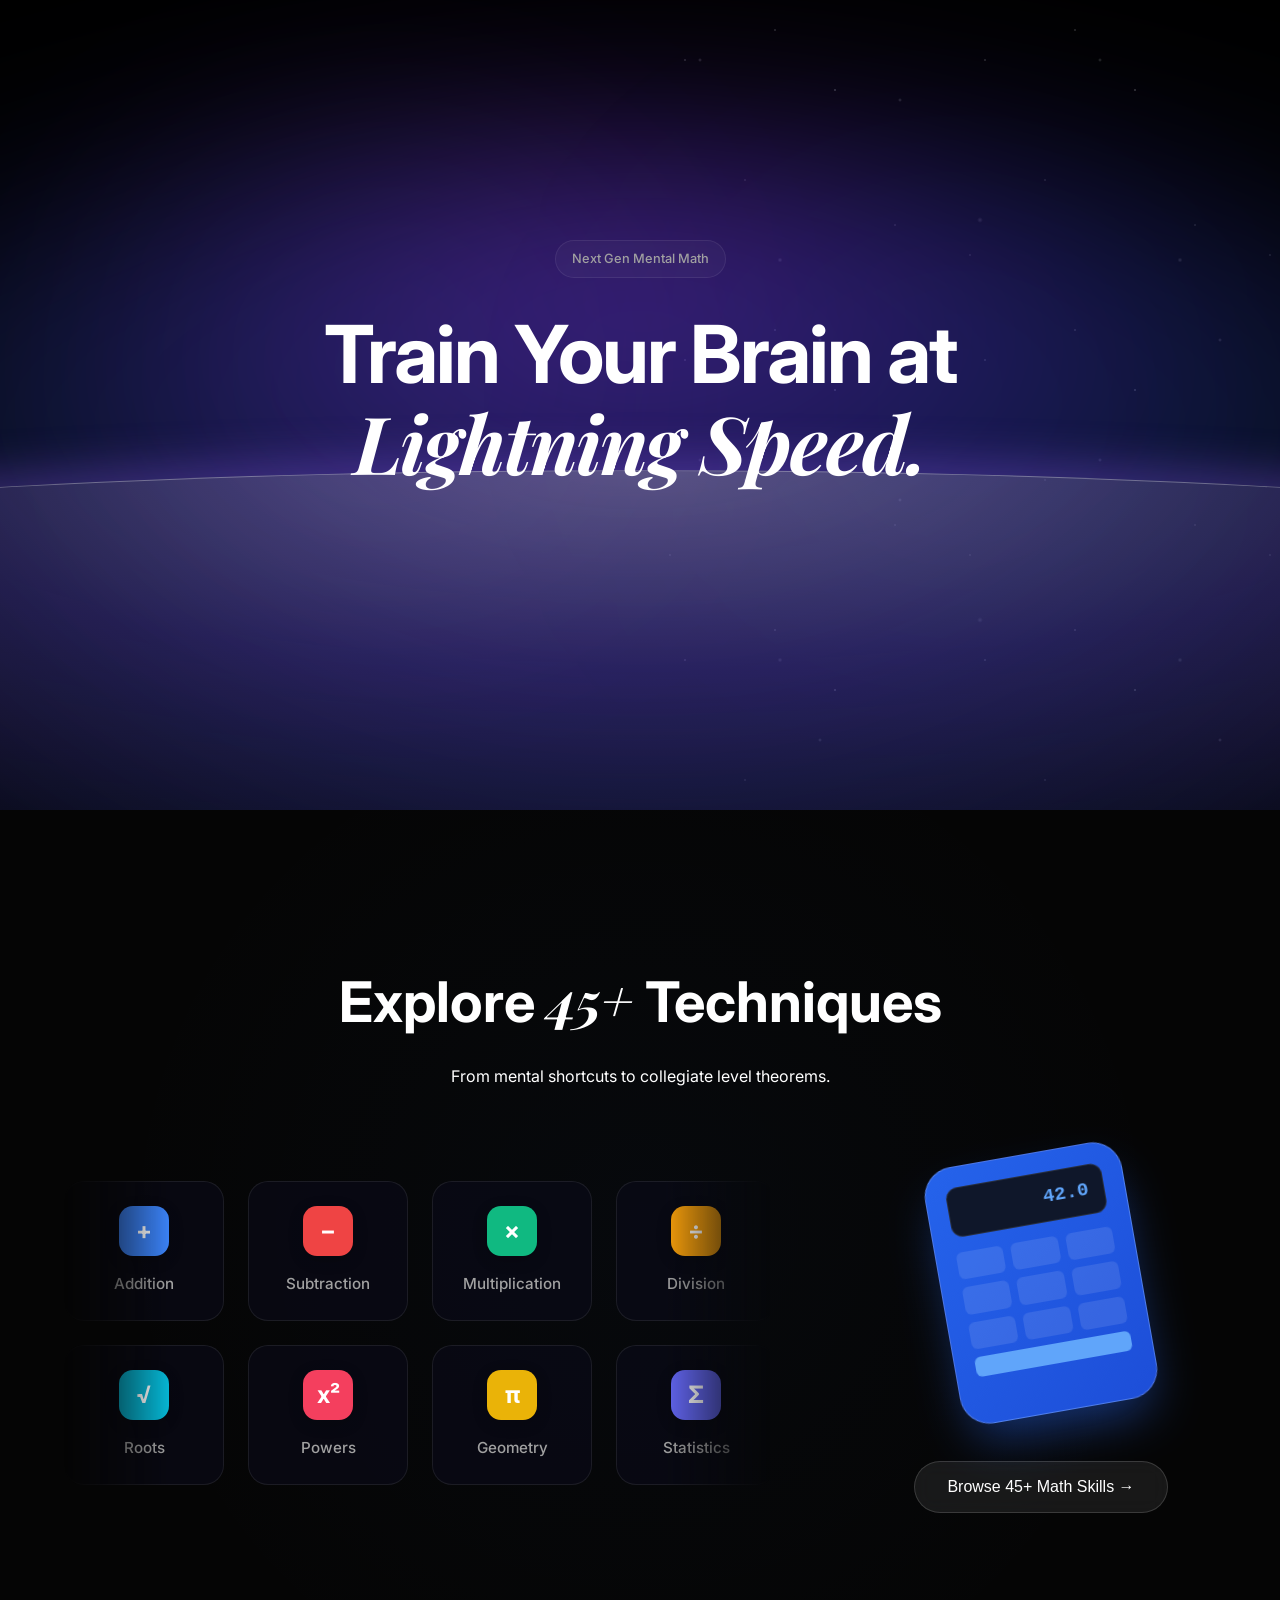
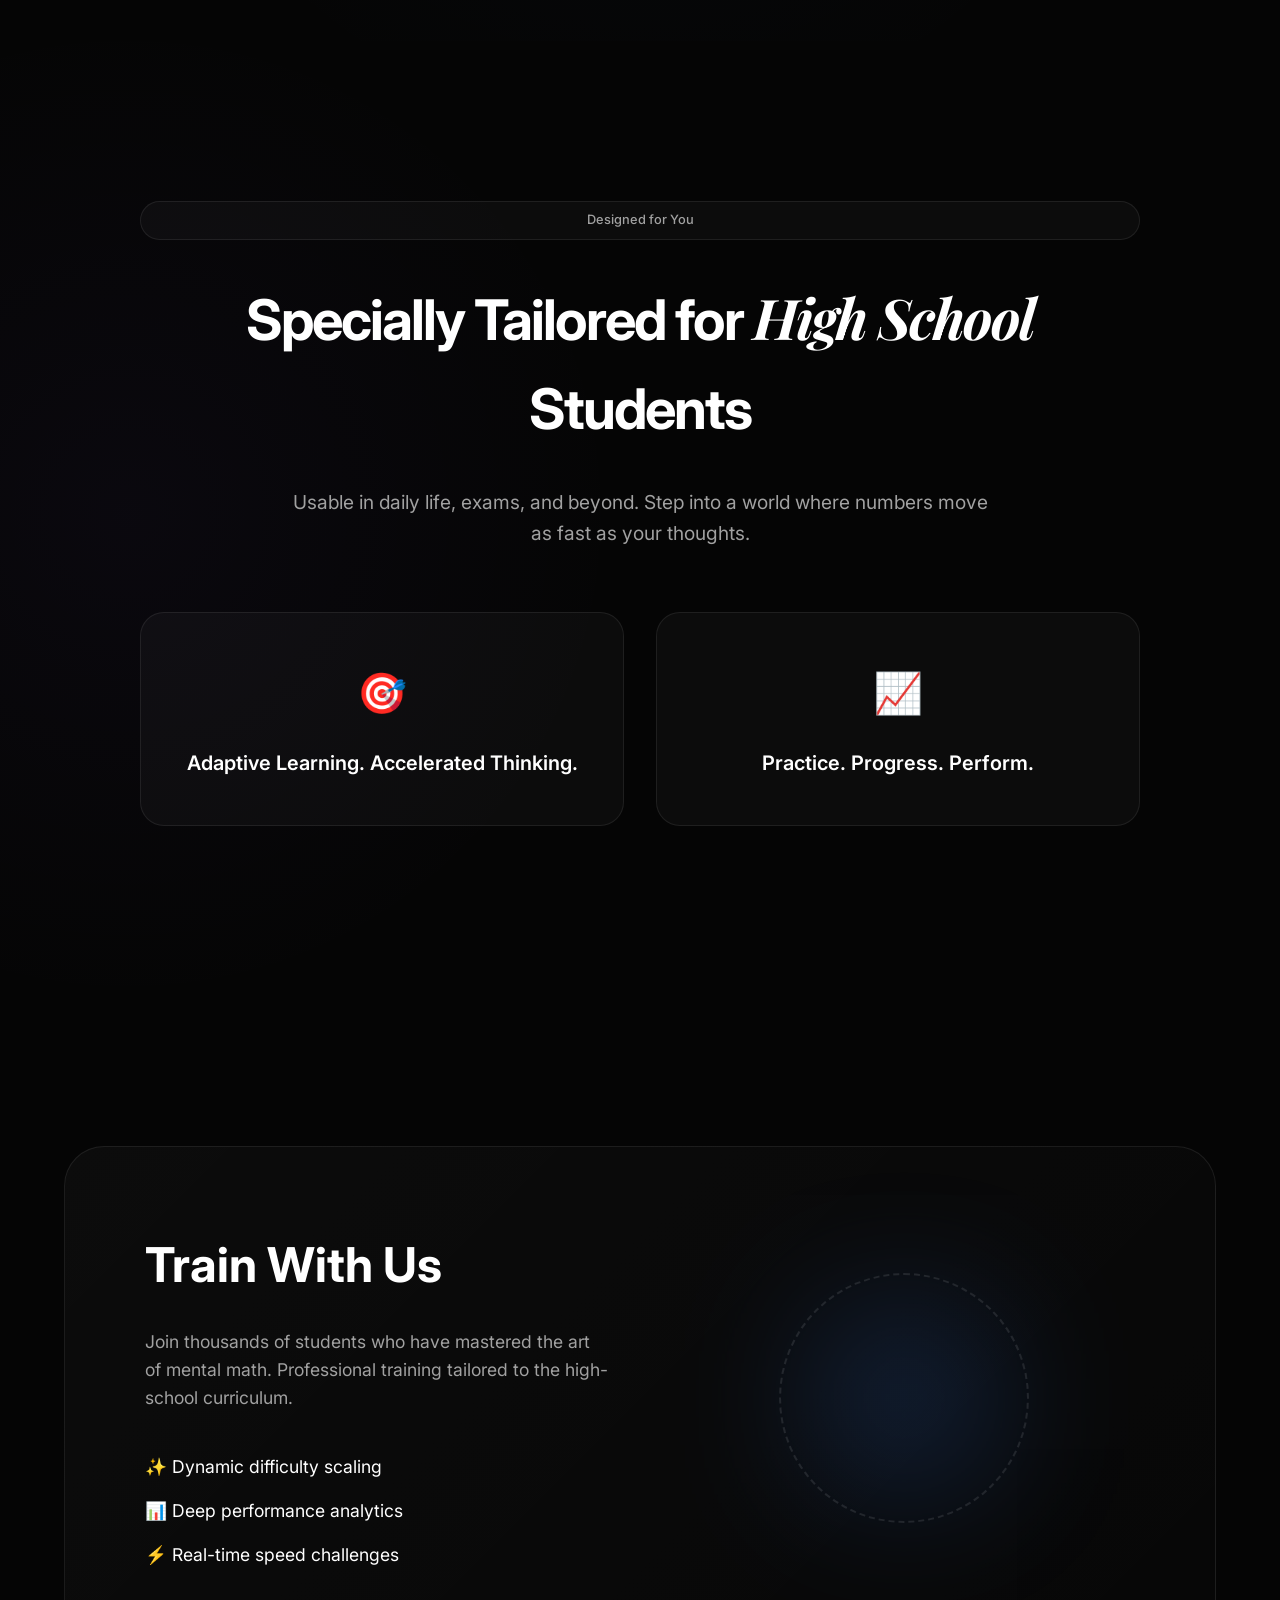
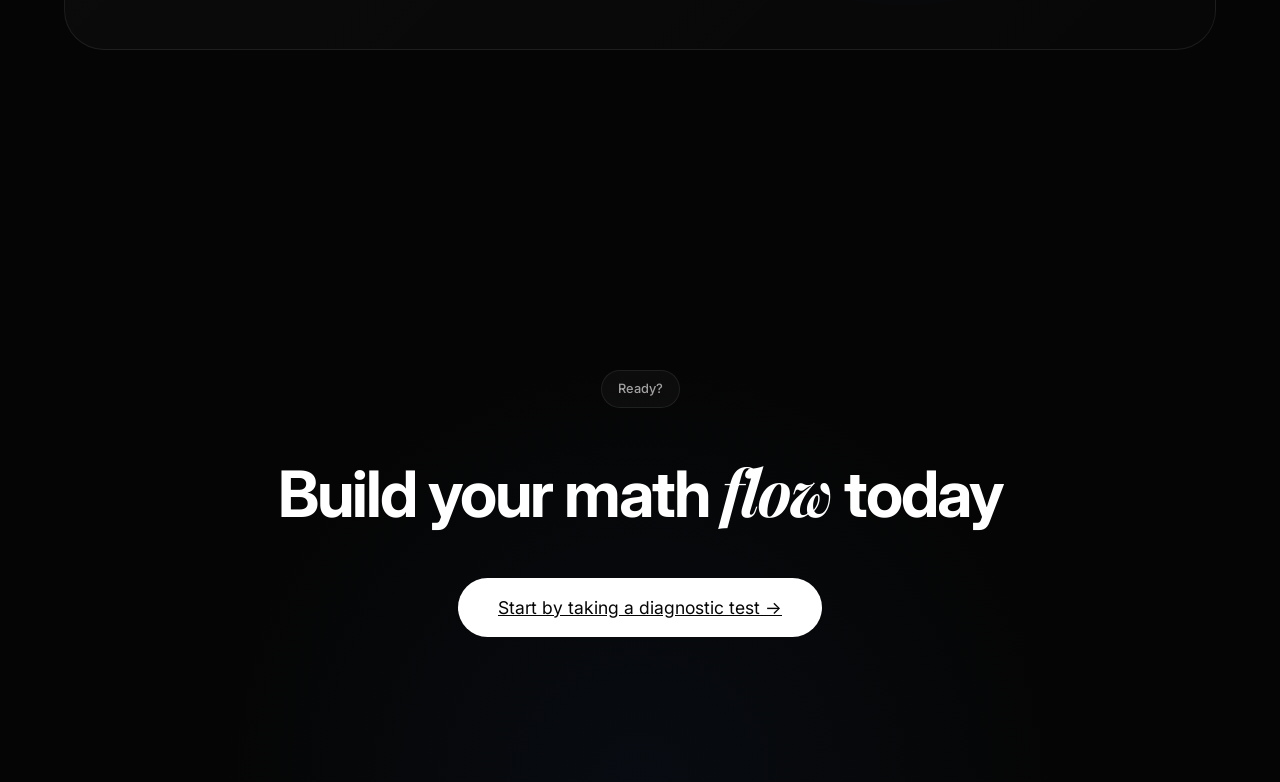
==== index.html @ 6ed1f3f2 "Initial commit: Majestic High School Mental Math Platform" ====
<!DOCTYPE html>
<html lang="en">

<head>
    <meta charset="UTF-8">
    <meta name="viewport" content="width=device-width, initial-scale=1.0">
    <title>QuickMaths | Master Mental Math</title>
    <meta name="description" content="A sleek, minimalist platform to master mental math with speed and precision.">
    <link rel="stylesheet" href="style.css">
    <link rel="preconnect" href="https://fonts.googleapis.com">
    <link rel="preconnect" href="https://fonts.gstatic.com" crossorigin>
    <link
        href="https://fonts.googleapis.com/css2?family=Inter:wght@300;400;500;600;700&family=Playfair+Display:ital,wght@0,700;1,700&display=swap"
        rel="stylesheet">
</head>

<body>


    <main>
        <section class="hero">
            <div class="background-effects">
                <video autoplay loop muted playsinline class="hero-video">
                    <source src="grok-video-6d5eb446-9eca-4240-8c06-73ac4b481b6d.mp4" type="video/mp4">
                </video>
                <div class="starfield"></div>
                <div class="nebula-1"></div>
                <div class="nebula-2"></div>
                <div class="galaxy-arc"></div>
                <div class="horizon-glow"></div>
            </div>
            <div class="badge">Next Gen Mental Math</div>
            <h1>Train Your Brain at<br><span class="italic-serif">Lightning Speed.</span></h1>
        </section>

        <section class="infinite-skills">
            <div class="skills-header">
                <h2>Explore <span class="italic-serif">45+</span> Techniques</h2>
                <p>From mental shortcuts to collegiate level theorems.</p>
            </div>

            <div class="skills-container">
                <div class="marquee-wrapper">
                    <div class="marquee">
                        <div class="marquee-row normal">
                            <div class="skill-app addition">
                                <div class="app-icon">+</div><span>Addition</span>
                            </div>
                            <div class="skill-app subtraction">
                                <div class="app-icon">−</div><span>Subtraction</span>
                            </div>
                            <div class="skill-app multiplication">
                                <div class="app-icon">×</div><span>Multiplication</span>
                            </div>
                            <div class="skill-app division">
                                <div class="app-icon">÷</div><span>Division</span>
                            </div>
                            <div class="skill-app percentage">
                                <div class="app-icon">%</div><span>Percentage</span>
                            </div>
                            <div class="skill-app fractions">
                                <div class="app-icon">½</div><span>Fractions</span>
                            </div>
                            <!-- duplicates -->
                            <div class="skill-app addition">
                                <div class="app-icon">+</div><span>Addition</span>
                            </div>
                            <div class="skill-app subtraction">
                                <div class="app-icon">−</div><span>Subtraction</span>
                            </div>
                            <div class="skill-app multiplication">
                                <div class="app-icon">×</div><span>Multiplication</span>
                            </div>
                        </div>
                        <div class="marquee-row reverse">
                            <div class="skill-app root">
                                <div class="app-icon">√</div><span>Roots</span>
                            </div>
                            <div class="skill-app power">
                                <div class="app-icon">x²</div><span>Powers</span>
                            </div>
                            <div class="skill-app pi">
                                <div class="app-icon">π</div><span>Geometry</span>
                            </div>
                            <div class="skill-app sigma">
                                <div class="app-icon">Σ</div><span>Statistics</span>
                            </div>
                            <!-- duplicates -->
                            <div class="skill-app root">
                                <div class="app-icon">√</div><span>Roots</span>
                            </div>
                            <div class="skill-app power">
                                <div class="app-icon">x²</div><span>Powers</span>
                            </div>
                        </div>
                    </div>
                </div>

                <div class="floating-mascot">
                    <div class="mascot-parallax-wrap">
                        <div class="mascot-inner calculator-blue">
                            <div class="calculator-body">
                                <div class="calc-screen">
                                    <div class="calc-text">42.0</div>
                                </div>
                                <div class="calc-buttons">
                                    <span></span><span></span><span></span>
                                    <span></span><span></span><span></span>
                                    <span></span><span></span><span></span>
                                    <span class="calc-accent"></span>
                                </div>
                            </div>
                        </div>
                    </div>
                    <button class="btn-browse">Browse 45+ Math Skills →</button>
                </div>
            </div>
        </section>

        <section class="tailored-section">
            <div class="container">
                <div class="badge">Designed for You</div>
                <h2>Specially Tailored for <span class="italic-serif">High School</span> Students</h2>
                <p class="subtitle">Usable in daily life, exams, and beyond. Step into a world where numbers move as
                    fast as your thoughts.</p>
                <div class="motto-grid">
                    <div class="motto-item">
                        <div class="motto-icon">🎯</div>
                        <h3>Adaptive Learning. Accelerated Thinking.</h3>
                    </div>
                    <div class="motto-item">
                        <div class="motto-icon">📈</div>
                        <h3>Practice. Progress. Perform.</h3>
                    </div>
                </div>
            </div>
        </section>

        <section class="train-section">
            <div class="container">
                <div class="train-box">
                    <div class="train-content">
                        <h2>Train With Us</h2>
                        <p>Join thousands of students who have mastered the art of mental math. Professional training
                            tailored to the high-school curriculum.</p>
                        <ul class="train-list">
                            <li>✨ Dynamic difficulty scaling</li>
                            <li>📊 Deep performance analytics</li>
                            <li>⚡ Real-time speed challenges</li>
                        </ul>
                    </div>
                    <div class="train-visual">
                        <div class="visual-circle"></div>
                        <div class="visual-glow"></div>
                    </div>
                </div>
            </div>
        </section>

        <section class="cta-section">
            <div class="badge">Ready?</div>
            <h2>Build your math <span class="italic-serif">flow</span> today</h2>
            <div class="cta-container">
                <a href="diagnostic.html" class="btn-primary large">Start by taking a diagnostic test →</a>
            </div>
        </section>
    </main>


    <script src="script.js"></script>
</body>

</html>
---- style.css ----
:root {
    --bg-color: #050505;
    --text-color: #ffffff;
    --text-secondary: #a1a1a1;
    --accent-color: #3b82f6;
    --glass-bg: rgba(255, 255, 255, 0.03);
    --glass-border: rgba(255, 255, 255, 0.08);
    --glass-shadow: 0 8px 32px 0 rgba(0, 0, 0, 0.37);
    --grid-color: rgba(255, 255, 255, 0.03);
}

* {
    margin: 0;
    padding: 0;
    box-sizing: border-box;
}

/* Global Page Styles */
body {
    background-color: var(--bg-color);
    color: var(--text-color);
    font-family: 'Inter', sans-serif;
    overflow-x: hidden;
    line-height: 1.6;
}


/* Hero Section */
/* Hero Section */
.hero {
    display: flex;
    flex-direction: column;
    align-items: center;
    text-align: center;
    padding: 12rem 5% 15rem;
    position: relative;
    overflow: hidden;
    background: #020205;
    min-height: 90vh;
    justify-content: center;
}

/* Background Effects Container */
.hero .background-effects {
    position: absolute;
    top: 0;
    left: 0;
    width: 100%;
    height: 100%;
    z-index: 0;
    pointer-events: none;
    background: #000;
    /* Pitch black base */
}

.hero-video {
    position: absolute;
    top: 0;
    left: 0;
    width: 100%;
    height: 100%;
    object-fit: cover;
    opacity: 0.6;
    z-index: -1;
}

/* Layered Starfield */
.starfield {
    position: absolute;
    top: 0;
    left: 0;
    width: 100%;
    height: 100%;
    opacity: 0.4;
}

.starfield::before {
    content: '';
    position: absolute;
    width: 100%;
    height: 100%;
    background-image:
        radial-gradient(1.2px 1.2px at 15% 20%, #fff, transparent),
        radial-gradient(1px 1px at 35% 60%, #fff, transparent),
        radial-gradient(1.5px 1.5px at 65% 30%, #fff, transparent),
        radial-gradient(1px 1px at 85% 75%, #fff, transparent),
        radial-gradient(1.2px 1.2px at 45% 10%, #fff, transparent),
        radial-gradient(1px 1px at 10% 85%, #fff, transparent);
    background-size: 300px 300px;
    opacity: 0.8;
}

.starfield::after {
    content: '';
    position: absolute;
    width: 100%;
    height: 100%;
    background-image:
        radial-gradient(2px 2px at 15% 15%, rgba(255, 255, 255, 0.8), transparent),
        radial-gradient(2.5px 2.5px at 35% 65%, rgba(255, 255, 255, 0.7), transparent),
        radial-gradient(2px 2px at 65% 25%, rgba(255, 255, 255, 0.8), transparent),
        radial-gradient(3px 3px at 85% 55%, rgba(255, 255, 255, 0.6), transparent),
        radial-gradient(2px 2px at 45% 85%, rgba(255, 255, 255, 0.8), transparent);
    background-size: 400px 400px;
    opacity: 0.6;
    animation: starTwinkle 4s ease-in-out infinite alternate;
}

/* Nebula Clouds */
.nebula-1 {
    position: absolute;
    top: 10%;
    left: -10%;
    width: 80%;
    height: 70%;
    background: radial-gradient(circle at center, rgba(139, 92, 246, 0.15), transparent 70%);
    filter: blur(100px);
    border-radius: 50%;
    animation: nebulaMove 20s infinite alternate linear;
}

.nebula-2 {
    position: absolute;
    bottom: 20%;
    right: -10%;
    width: 70%;
    height: 60%;
    background: radial-gradient(circle at center, rgba(37, 99, 235, 0.1), transparent 70%);
    filter: blur(120px);
    border-radius: 50%;
    animation: nebulaMove 25s infinite alternate-reverse linear;
}

/* Vibrant Galaxy Arc (Deep Purples & Indigo) */
.galaxy-arc {
    position: absolute;
    bottom: -40%;
    left: 50%;
    transform: translateX(-50%);
    width: 180%;
    height: 120%;
    background: radial-gradient(ellipse at top center,
            rgba(124, 58, 237, 0.6) 0%,
            rgba(67, 56, 202, 0.4) 25%,
            rgba(30, 58, 138, 0.3) 45%,
            transparent 75%);
    filter: blur(100px);
    border-radius: 50%;
    animation: galaxyPulse 8s ease-in-out infinite alternate;
}

/* The sharper white horizon arc glow */
.horizon-glow {
    position: absolute;
    bottom: -8%;
    left: 50%;
    transform: translateX(-50%);
    width: 250%;
    height: 50%;
    background: radial-gradient(ellipse at top center,
            rgba(255, 255, 255, 0.25) 0%,
            rgba(139, 92, 246, 0.2) 35%,
            transparent 80%);
    border-top: 1.5px solid rgba(255, 255, 255, 0.3);
    box-shadow: 0 -15px 40px rgba(139, 92, 246, 0.3);
    border-radius: 50%;
}

@keyframes nebulaMove {
    from {
        transform: translate(0, 0) scale(1);
    }

    to {
        transform: translate(50px, 30px) scale(1.1);
    }
}

@keyframes starTwinkle {
    from {
        opacity: 0.4;
    }

    to {
        opacity: 0.8;
    }
}

@keyframes galaxyPulse {
    from {
        opacity: 0.8;
        transform: translateX(-50%) scale(1);
    }

    to {
        opacity: 1;
        transform: translateX(-50%) scale(1.04);
    }
}

.hero>* {
    position: relative;
    z-index: 2;
}

.badge {
    background: var(--glass-bg);
    border: 1px solid var(--glass-border);
    padding: 0.5rem 1rem;
    border-radius: 100px;
    font-size: 0.8rem;
    font-weight: 500;
    color: var(--text-secondary);
    margin-bottom: 2rem;
}

h1 {
    font-size: 5rem;
    font-weight: 700;
    line-height: 1.1;
    margin-bottom: 2rem;
    letter-spacing: -2px;
}

.italic-serif {
    font-family: 'Playfair Display', serif;
    font-style: italic;
    font-weight: 700;
}

.subtitle {
    font-size: 1.25rem;
    color: var(--text-secondary);
    max-width: 700px;
    margin-bottom: 4rem;
}

/* Dashboard */
.dashboard-container {
    width: 100%;
    max-width: 1000px;
    perspective: 1000px;
}

.glass-dashboard {
    background: var(--glass-bg);
    backdrop-filter: blur(20px);
    -webkit-backdrop-filter: blur(20px);
    border: 1px solid var(--glass-border);
    border-radius: 24px;
    display: flex;
    min-height: 500px;
    overflow: hidden;
    box-shadow: var(--glass-shadow);
}

.sidebar {
    width: 200px;
    border-right: 1px solid var(--glass-border);
    padding: 2rem 1rem;
    display: flex;
    flex-direction: column;
    gap: 0.5rem;
}

.sidebar-item {
    display: flex;
    align-items: center;
    gap: 1rem;
    padding: 0.8rem 1rem;
    border-radius: 12px;
    cursor: pointer;
    transition: background 0.3s, color 0.3s;
    color: var(--text-secondary);
}

.sidebar-item:hover {
    background: rgba(255, 255, 255, 0.05);
    color: var(--text-color);
}

.sidebar-item.active {
    background: rgba(255, 255, 255, 0.1);
    color: var(--text-color);
    font-weight: 600;
}

.content {
    flex: 1;
    padding: 3rem;
    text-align: left;
}

.content h2 {
    font-size: 2rem;
    margin-bottom: 1rem;
}

.content p {
    color: var(--text-secondary);
    margin-bottom: 2rem;
}

.card-grid {
    display: grid;
    grid-template-columns: repeat(auto-fill, minmax(200px, 1fr));
    gap: 1.5rem;
}

.mini-card {
    background: rgba(255, 255, 255, 0.03);
    border: 1px solid var(--glass-border);
    padding: 2rem 1.5rem;
    border-radius: 16px;
    font-weight: 500;
    transition: border-color 0.3s, background 0.3s;
    cursor: pointer;
}

.mini-card:hover {
    border-color: rgba(255, 255, 255, 0.2);
    background: rgba(255, 255, 255, 0.05);
}

/* Animations */
@keyframes fadeInUp {
    from {
        opacity: 0;
        transform: translateY(20px);
    }

    to {
        opacity: 1;
        transform: translateY(0);
    }
}

.hero>* {
    opacity: 0;
    animation: fadeInUp 0.8s ease forwards;
}

.hero .badge {
    animation-delay: 0.1s;
}

.hero h1 {
    animation-delay: 0.3s;
}

.hero .subtitle {
    animation-delay: 0.5s;
}

.hero .dashboard-container {
    animation-delay: 0.7s;
}

/* Infinite Skills Section (buildmyagent.io style) */
.infinite-skills {
    padding: 8rem 5%;
    background: radial-gradient(circle at 50% 50%, rgba(59, 130, 246, 0.03) 0%, transparent 70%);
    overflow: hidden;
}

.skills-header {
    text-align: center;
    margin-bottom: 4rem;
}

.skills-header h2 {
    font-size: 3.5rem;
    margin: 1rem 0;
}

.skills-header .badge {
    margin-bottom: 0;
}

.skills-container {
    display: flex;
    align-items: center;
    justify-content: center;
    gap: 6rem;
    max-width: 1400px;
    margin: 0 auto;
    position: relative;
    width: 100%;
}

/* Left Side: Scrolling Marquee Grid */
.marquee-wrapper {
    flex: 1;
    overflow: hidden;
    position: relative;
    /* Fade masks on left/right */
    -webkit-mask-image: linear-gradient(to right, transparent, black 15%, black 85%, transparent);
    mask-image: linear-gradient(to right, transparent, black 15%, black 85%, transparent);
    max-width: 800px;
}

.marquee {
    display: flex;
    flex-direction: column;
    gap: 1.5rem;
}

.marquee-row {
    display: flex;
    gap: 1.5rem;
    width: max-content;
    flex-wrap: nowrap;
    /* CRITICAL: Prevents wrapping */
}

/* Animations */
@keyframes scrollLeft {
    0% {
        transform: translateX(0);
    }

    100% {
        transform: translateX(-50%);
    }
}

@keyframes scrollRight {
    0% {
        transform: translateX(-50%);
    }

    100% {
        transform: translateX(0);
    }
}

.marquee-row.normal {
    animation: scrollLeft 30s linear infinite;
}

.marquee-row.reverse {
    animation: scrollRight 35s linear infinite;
}

.marquee-row:hover {
    animation-play-state: paused;
}

/* Skill Card Style (Boxy like reference) */
.skill-app {
    background: rgba(10, 10, 26, 0.6);
    border: 1px solid rgba(255, 255, 255, 0.08);
    width: 160px;
    height: 140px;
    border-radius: 20px;
    display: flex;
    flex-direction: column;
    /* Icon Top, Text Bottom */
    align-items: center;
    justify-content: center;
    gap: 1rem;
    transition: all 0.3s cubic-bezier(0.25, 0.8, 0.25, 1);
    backdrop-filter: blur(10px);
    flex-shrink: 0;
    /* CRITICAL: Prevents squishing */
}

.skill-app:hover {
    border-color: rgba(255, 255, 255, 0.2);
    background: rgba(255, 255, 255, 0.08);
    transform: translateY(-5px) scale(1.05);
    /* Slight lift */
    box-shadow: 0 15px 35px -10px rgba(0, 0, 0, 0.5);
    z-index: 10;
}

.app-icon {
    width: 50px;
    height: 50px;
    border-radius: 14px;
    display: flex;
    align-items: center;
    justify-content: center;
    font-size: 1.5rem;
    font-weight: 700;
    color: white;
    box-shadow: 0 4px 15px rgba(0, 0, 0, 0.2);
}

.skill-app span {
    font-weight: 500;
    font-size: 0.95rem;
    color: var(--text-secondary);
}

/* Specific App Colors */
.addition .app-icon {
    background: #3b82f6;
}

.subtraction .app-icon {
    background: #ef4444;
}

.multiplication .app-icon {
    background: #10b981;
}

.division .app-icon {
    background: #f59e0b;
}

.percentage .app-icon {
    background: #8b5cf6;
}

.fractions .app-icon {
    background: #ec4899;
}

.root .app-icon {
    background: #06b6d4;
}

.power .app-icon {
    background: #f43f5e;
}

.integral .app-icon {
    background: #14b8a6;
}

.pi .app-icon {
    background: #eab308;
}

.sigma .app-icon {
    background: #6366f1;
}

.delta .app-icon {
    background: #f97316;
}

/* Floating Mascot Section */
.floating-mascot {
    width: 350px;
    display: flex;
    flex-direction: column;
    align-items: center;
    justify-content: center;
    position: relative;
    flex-shrink: 0;
}

.mascot-inner.calculator-blue {
    width: 200px;
    height: 260px;
    background: linear-gradient(135deg, #2563eb 0%, #1d4ed8 100%);
    border-radius: 30px;
    display: flex;
    align-items: center;
    justify-content: center;
    color: white;
    box-shadow: 0 25px 50px -12px rgba(37, 99, 235, 0.5);
    transform: rotate(-10deg);
    animation: float 6s ease-in-out infinite;
    margin-bottom: 3rem;
    position: relative;
    border: 1px solid rgba(255, 255, 255, 0.2);
    z-index: 2;
    padding: 20px;
}

.calculator-body {
    width: 100%;
    height: 100%;
    display: flex;
    flex-direction: column;
    gap: 15px;
}

.calc-screen {
    background: #0f172a;
    border-radius: 12px;
    height: 50px;
    width: 100%;
    display: flex;
    align-items: center;
    justify-content: flex-end;
    padding: 0 15px;
    border: 1px solid rgba(255, 255, 255, 0.1);
}

.calc-text {
    font-family: 'Courier New', Courier, monospace;
    font-size: 1.2rem;
    color: #60a5fa;
    font-weight: 700;
}

.calc-buttons {
    display: grid;
    grid-template-columns: repeat(3, 1fr);
    gap: 8px;
    flex: 1;
}

.calc-buttons span {
    background: rgba(255, 255, 255, 0.1);
    border-radius: 6px;
    width: 100%;
    height: 100%;
}

.calc-buttons .calc-accent {
    background: #60a5fa;
    grid-column: span 3;
    height: 20px;
}

@keyframes float {

    0%,
    100% {
        transform: translateY(0) translateX(-10px) rotate(-8deg);
    }

    50% {
        transform: translateY(-15px) translateX(10px) rotate(-4deg);
    }
}

.btn-browse {
    background: rgba(255, 255, 255, 0.08);
    border: 1px solid rgba(255, 255, 255, 0.15);
    color: white;
    padding: 1rem 2rem;
    border-radius: 100px;
    font-weight: 500;
    font-size: 1rem;
    cursor: pointer;
    transition: all 0.3s;
    backdrop-filter: blur(10px);
}

.btn-browse:hover {
    background: rgba(255, 255, 255, 0.15);
    border-color: rgba(255, 255, 255, 0.3);
    transform: translateY(-2px);
}

/* Tailored Section */
.tailored-section {
    padding: 10rem 5%;
    text-align: center;
    background: radial-gradient(circle at 10% 50%, rgba(139, 92, 246, 0.04) 0%, transparent 40%);
}

.tailored-section .container {
    max-width: 1000px;
    margin: 0 auto;
}

.tailored-section h2 {
    font-size: 3.5rem;
    margin: 1.5rem 0 2rem;
    letter-spacing: -2px;
}

.tailored-section .subtitle {
    margin: 0 auto 4rem;
    font-size: 1.2rem;
    color: var(--text-secondary);
}

.motto-grid {
    display: grid;
    grid-template-columns: 1fr 1fr;
    gap: 2rem;
    margin-top: 4rem;
}

.motto-item {
    background: var(--glass-bg);
    border: 1px solid var(--glass-border);
    padding: 3rem 2rem;
    border-radius: 24px;
    transition: transform 0.3s;
}

.motto-item:hover {
    transform: translateY(-10px);
    border-color: rgba(255, 255, 255, 0.15);
}

.motto-icon {
    font-size: 2.5rem;
    margin-bottom: 1.5rem;
}

.motto-item h3 {
    font-size: 1.25rem;
    font-weight: 600;
    line-height: 1.4;
    color: var(--text-color);
}

/* Train Section */
.train-section {
    padding: 10rem 5%;
}

.train-section .container {
    max-width: 1200px;
    margin: 0 auto;
}

.train-box {
    background: linear-gradient(135deg, rgba(255, 255, 255, 0.03) 0%, rgba(255, 255, 255, 0.01) 100%);
    border: 1px solid var(--glass-border);
    border-radius: 40px;
    padding: 5rem;
    display: flex;
    align-items: center;
    gap: 4rem;
    position: relative;
    overflow: hidden;
}

.train-content {
    flex: 1;
    position: relative;
    z-index: 2;
}

.train-content h2 {
    font-size: 3rem;
    margin-bottom: 1.5rem;
}

.train-content p {
    font-size: 1.1rem;
    color: var(--text-secondary);
    margin-bottom: 2.5rem;
    max-width: 500px;
}

.train-list {
    list-style: none;
    display: flex;
    flex-direction: column;
    gap: 1rem;
}

.train-list li {
    font-size: 1.1rem;
    display: flex;
    align-items: center;
    gap: 0.8rem;
}

.train-visual {
    flex: 1;
    height: 300px;
    position: relative;
    display: flex;
    align-items: center;
    justify-content: center;
}

.visual-circle {
    width: 250px;
    height: 250px;
    border-radius: 50%;
    border: 2px dashed rgba(255, 255, 255, 0.1);
    animation: rotateCircle 20s linear infinite;
}

.visual-glow {
    position: absolute;
    width: 150px;
    height: 150px;
    background: var(--accent-color);
    filter: blur(80px);
    opacity: 0.3;
    animation: pulseGlow 4s ease-in-out infinite;
}

@keyframes rotateCircle {
    from {
        transform: rotate(0deg);
    }

    to {
        transform: rotate(360deg);
    }
}

@keyframes pulseGlow {

    0%,
    100% {
        opacity: 0.2;
        transform: scale(1);
    }

    50% {
        opacity: 0.4;
        transform: scale(1.2);
    }
}

/* CTA Section */
.cta-section {
    padding: 10rem 5%;
    text-align: center;
    display: flex;
    flex-direction: column;
    align-items: center;
    background: radial-gradient(circle at 50% 100%, rgba(59, 130, 246, 0.05) 0%, transparent 50%);
}

.cta-section h2 {
    font-size: 4rem;
    margin-bottom: 3rem;
    letter-spacing: -2px;
}

.btn-primary.large {
    padding: 1.2rem 2.5rem;
    font-size: 1.1rem;
    border-radius: 100px;
    background: var(--text-color);
    color: var(--bg-color);
}

/* Responsive */
@media (max-width: 1100px) {
    .skills-container {
        flex-direction: column-reverse;
        gap: 4rem;
    }

    .marquee-wrapper {
        max-width: 100%;
    }

    .floating-mascot {
        width: 100%;
        margin-top: 2rem;
    }
}

@media (max-width: 768px) {
    h1 {
        font-size: 3rem;
    }

    .glass-dashboard {
        flex-direction: column;
    }

    .sidebar {
        width: 100%;
        flex-direction: row;
        overflow-x: auto;
    }
}

/* Quiz Overlay */
.quiz-overlay {
    position: fixed;
    top: 0;
    left: 0;
    width: 100%;
    height: 100%;
    background: rgba(0, 0, 0, 0.95);
    backdrop-filter: blur(10px);
    z-index: 1000;
    display: none;
    /* Controlled by JS */
    align-items: center;
    justify-content: center;
    padding: 20px;
}

.quiz-overlay.active {
    display: flex;
}

.quiz-card {
    background: #0a0a1a;
    border: 1px solid var(--glass-border);
    border-radius: 32px;
    padding: 4rem;
    max-width: 600px;
    width: 100%;
    text-align: center;
    box-shadow: 0 40px 100px rgba(0, 0, 0, 0.8);
}

.quiz-card h2 {
    font-size: 3rem;
    margin-bottom: 2rem;
}

.quiz-header {
    display: flex;
    justify-content: space-between;
    align-items: center;
    margin-bottom: 3rem;
    color: var(--text-secondary);
}

.timer-bar {
    width: 150px;
    height: 6px;
    background: rgba(255, 255, 255, 0.05);
    border-radius: 100px;
    overflow: hidden;
}

#timer-progress {
    height: 100%;
    background: var(--accent-color);
    width: 100%;
    transition: width 0.1s linear;
}

.question-box h3 {
    font-size: 2.5rem;
    margin-bottom: 2.5rem;
    font-family: 'Playfair Display', serif;
}

#quiz-input {
    background: rgba(255, 255, 255, 0.03);
    border: 1px solid var(--glass-border);
    border-radius: 16px;
    padding: 1.5rem 2rem;
    color: white;
    font-size: 2rem;
    width: 100%;
    text-align: center;
    outline: none;
    transition: border-color 0.3s;
}

#quiz-input:focus {
    border-color: var(--accent-color);
}

.score-display {
    margin: 3rem 0;
    display: flex;
    justify-content: center;
}

.score-circle {
    width: 200px;
    height: 200px;
    border: 4px solid var(--accent-color);
    border-radius: 50%;
    display: flex;
    flex-direction: column;
    align-items: center;
    justify-content: center;
    box-shadow: 0 0 50px rgba(59, 130, 246, 0.2);
}

#final-score {
    font-size: 4rem;
    font-weight: 700;
}

.stats-grid {
    display: grid;
    grid-template-columns: 1fr 1fr;
    gap: 2rem;
    margin-bottom: 3rem;
}

.stat-item {
    background: rgba(255, 255, 255, 0.03);
    padding: 1.5rem;
    border-radius: 16px;
}

.stat-item label {
    display: block;
    color: var(--text-secondary);
    font-size: 0.9rem;
    margin-bottom: 0.5rem;
}

.stat-item span {
    font-size: 1.5rem;
    font-weight: 600;
}

.rank-badge {
    display: inline-block;
    padding: 0.8rem 2rem;
    border-radius: 100px;
    background: rgba(59, 130, 246, 0.1);
    border: 1px solid var(--accent-color);
    color: var(--accent-color);
    font-weight: 700;
    font-size: 1.2rem;
    text-transform: uppercase;
    letter-spacing: 2px;
    margin-bottom: 2.5rem;
    box-shadow: 0 0 20px rgba(59, 130, 246, 0.2);
}

.rank-advanced {
    border-color: #f59e0b;
    color: #f59e0b;
    background: rgba(245, 158, 11, 0.1);
    box-shadow: 0 0 20px rgba(245, 158, 11, 0.2);
}

.rank-intermediate {
    border-color: #10b981;
    color: #10b981;
    background: rgba(16, 185, 129, 0.1);
}

/* Mascot Refinement */
.mascot-parallax-wrap {
    transition: transform 0.2s cubic-bezier(0.1, 0.3, 0.3, 1);
}

/* Responsive */
@media (max-width: 768px) {
    .quiz-card {
        padding: 2.5rem;
    }

    .question-box h3 {
        font-size: 2rem;
    }
}
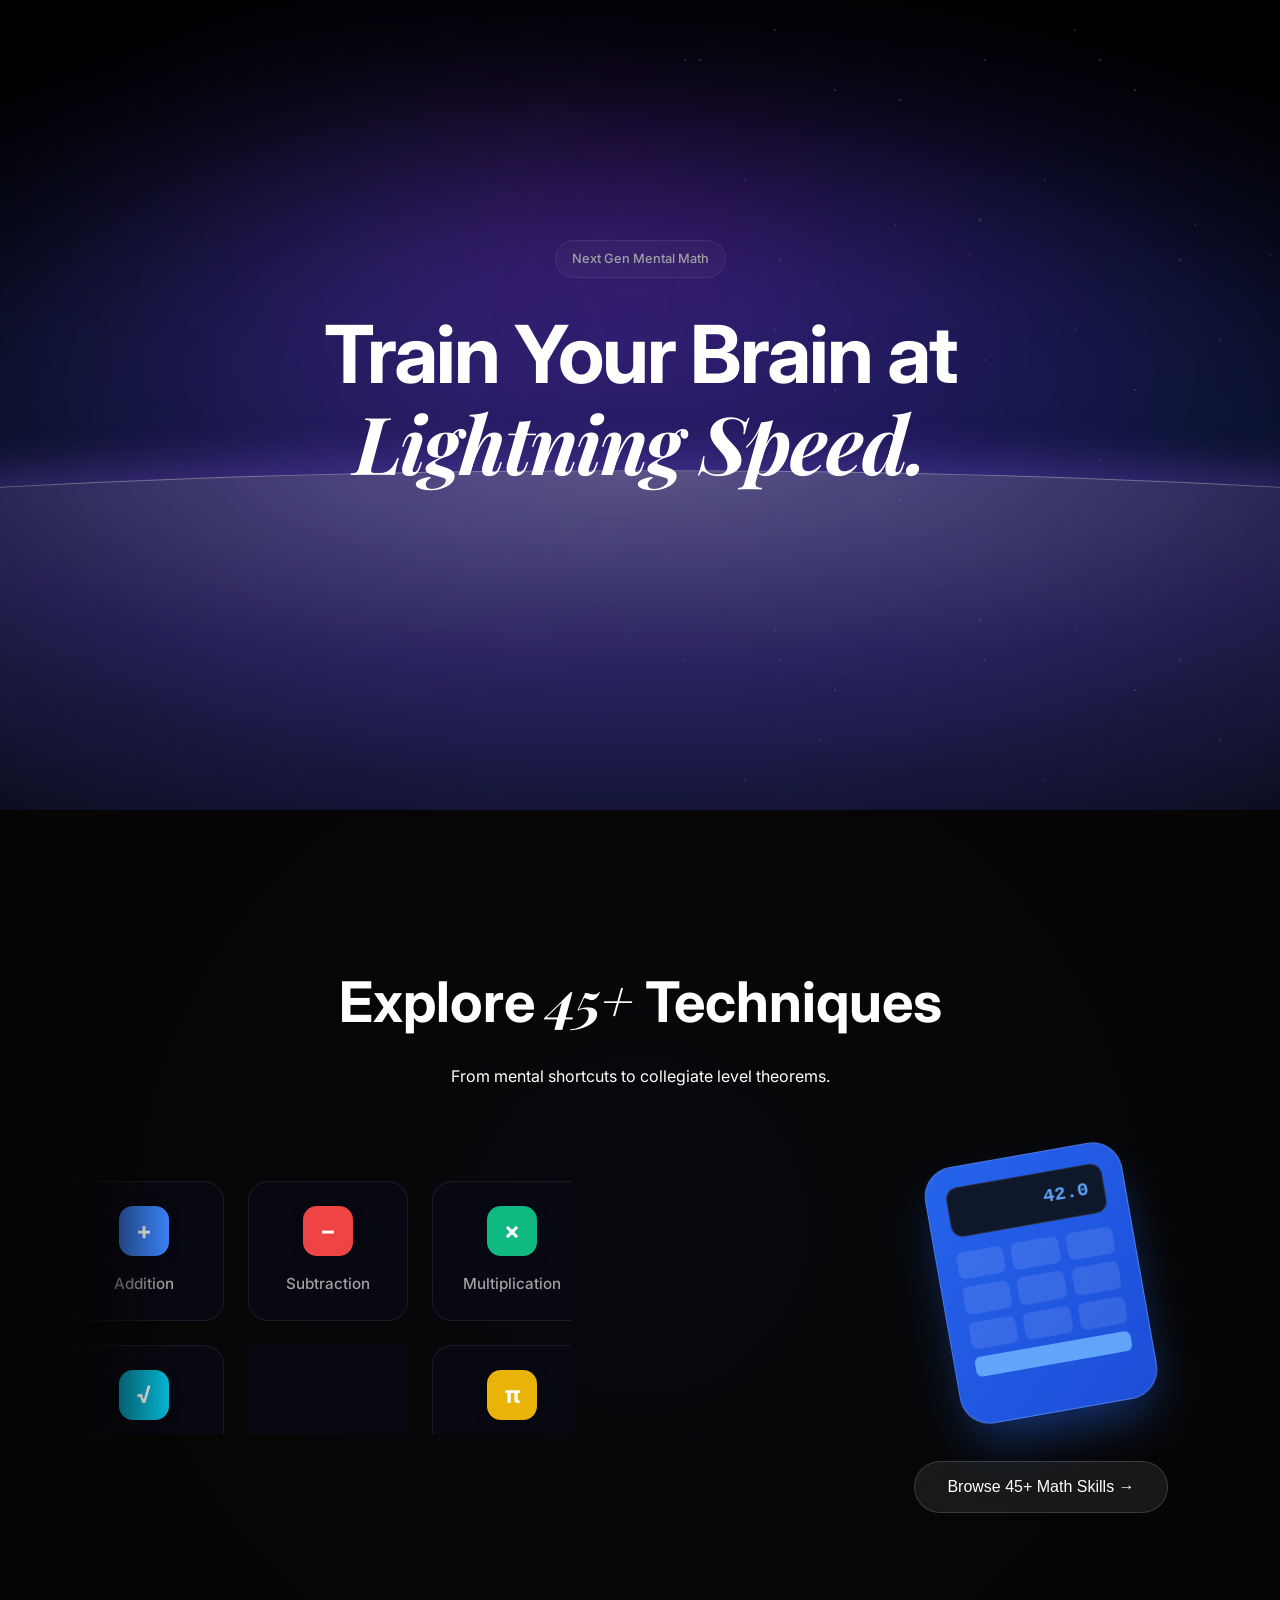
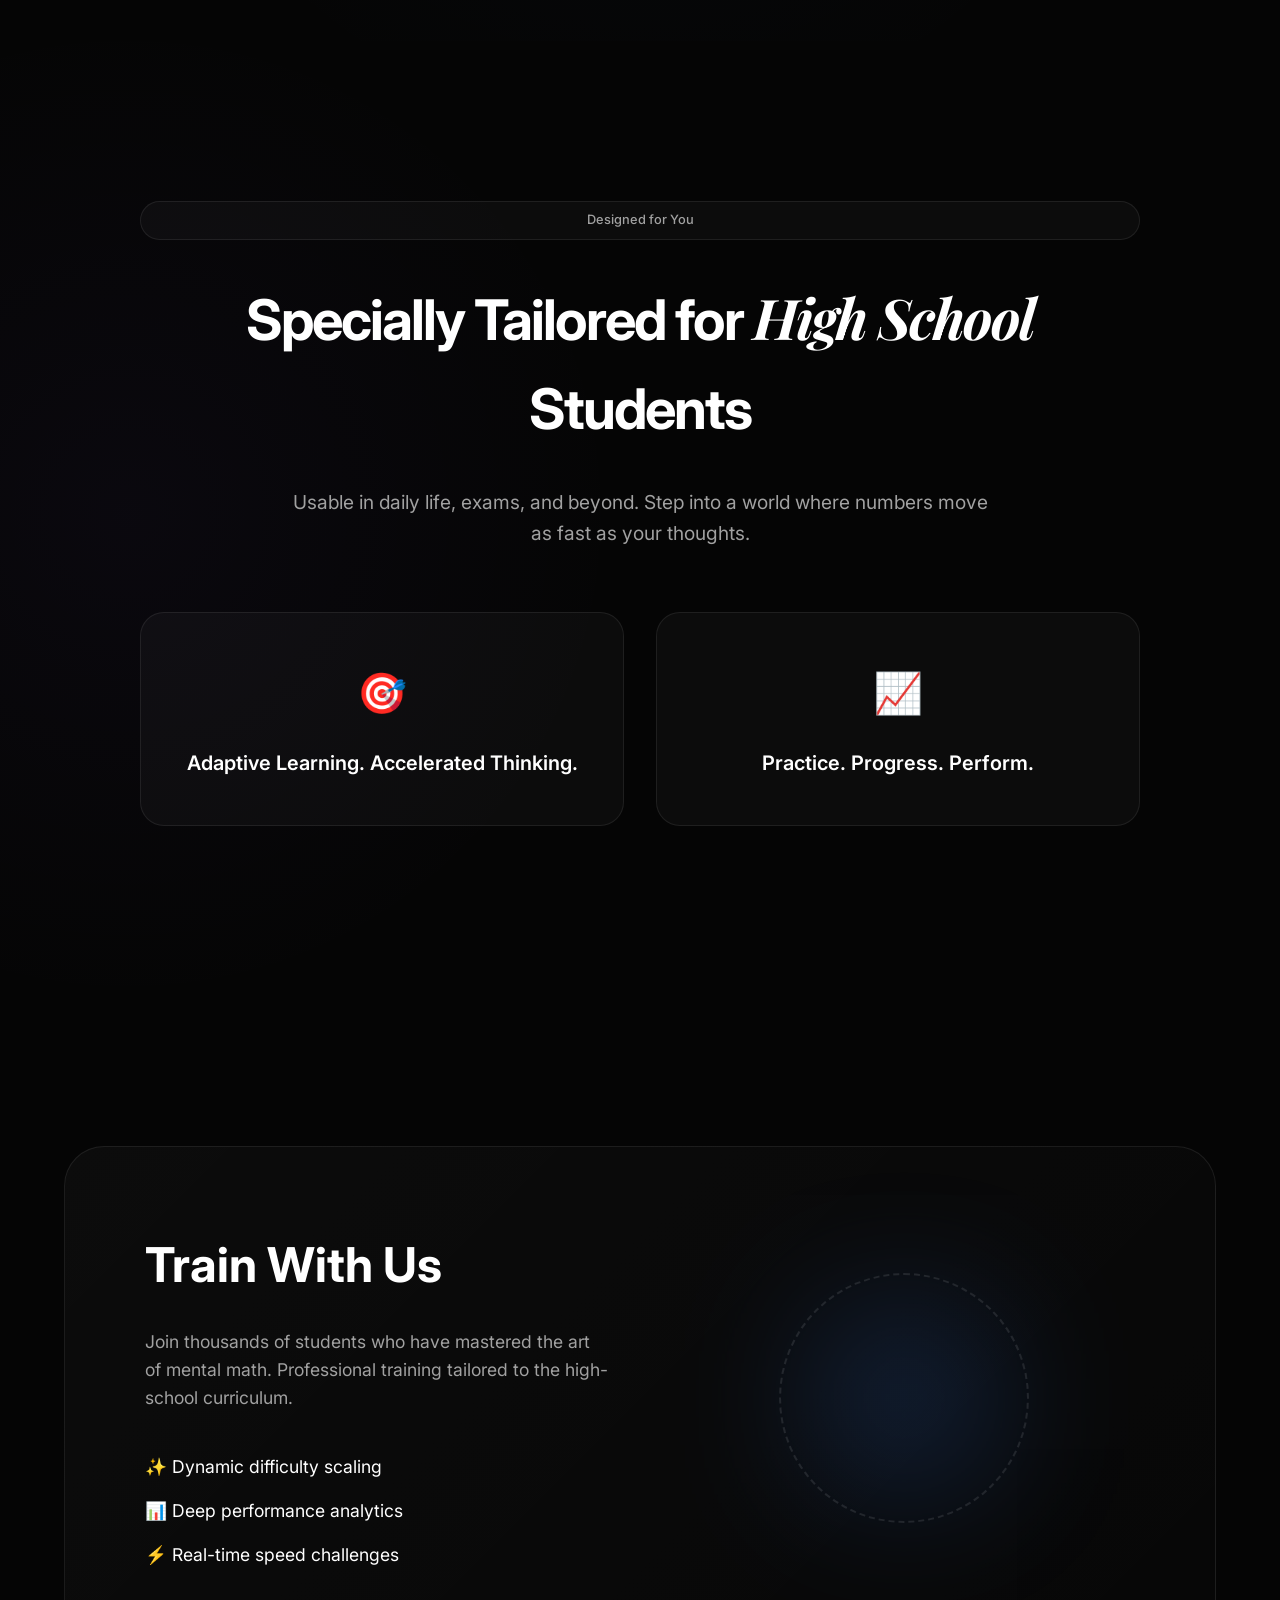
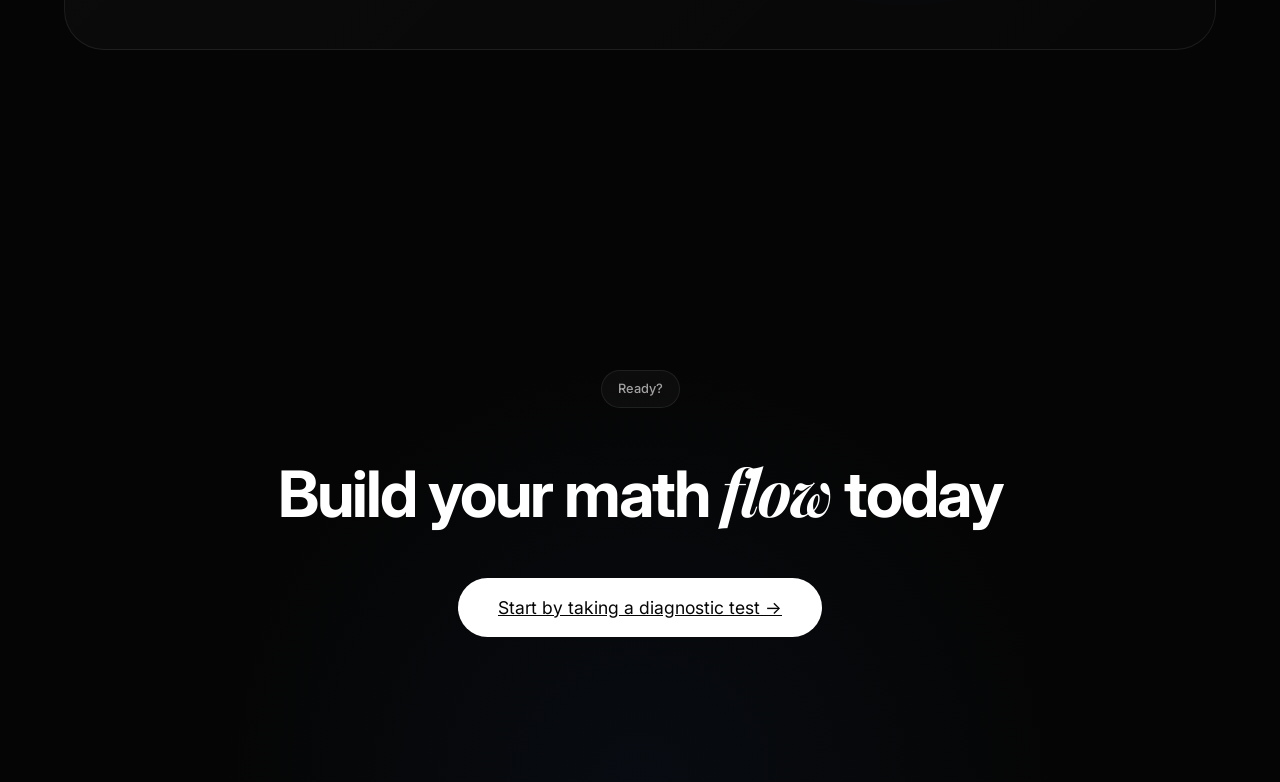
==== commit a75bc9ed: "feat: Complete full-stack website - auth, dashboard, learn path, quiz engine, train modes, shop" ====
--- a/index.html
+++ b/index.html
@@ -167,7 +167,19 @@
     </main>
 
 
+    <script src="data.js"></script>
     <script src="script.js"></script>
+    <script>
+        // If user has already done diagnostics, show dashboard link instead
+        const _u = QM.getUser();
+        if (_u && _u.diagnosticScore !== null) {
+            const ctaBtn = document.querySelector('.cta-container a');
+            if (ctaBtn) {
+                ctaBtn.textContent = 'Continue Learning →';
+                ctaBtn.href = 'dashboard.html';
+            }
+        }
+    </script>
 </body>
 
 </html>
